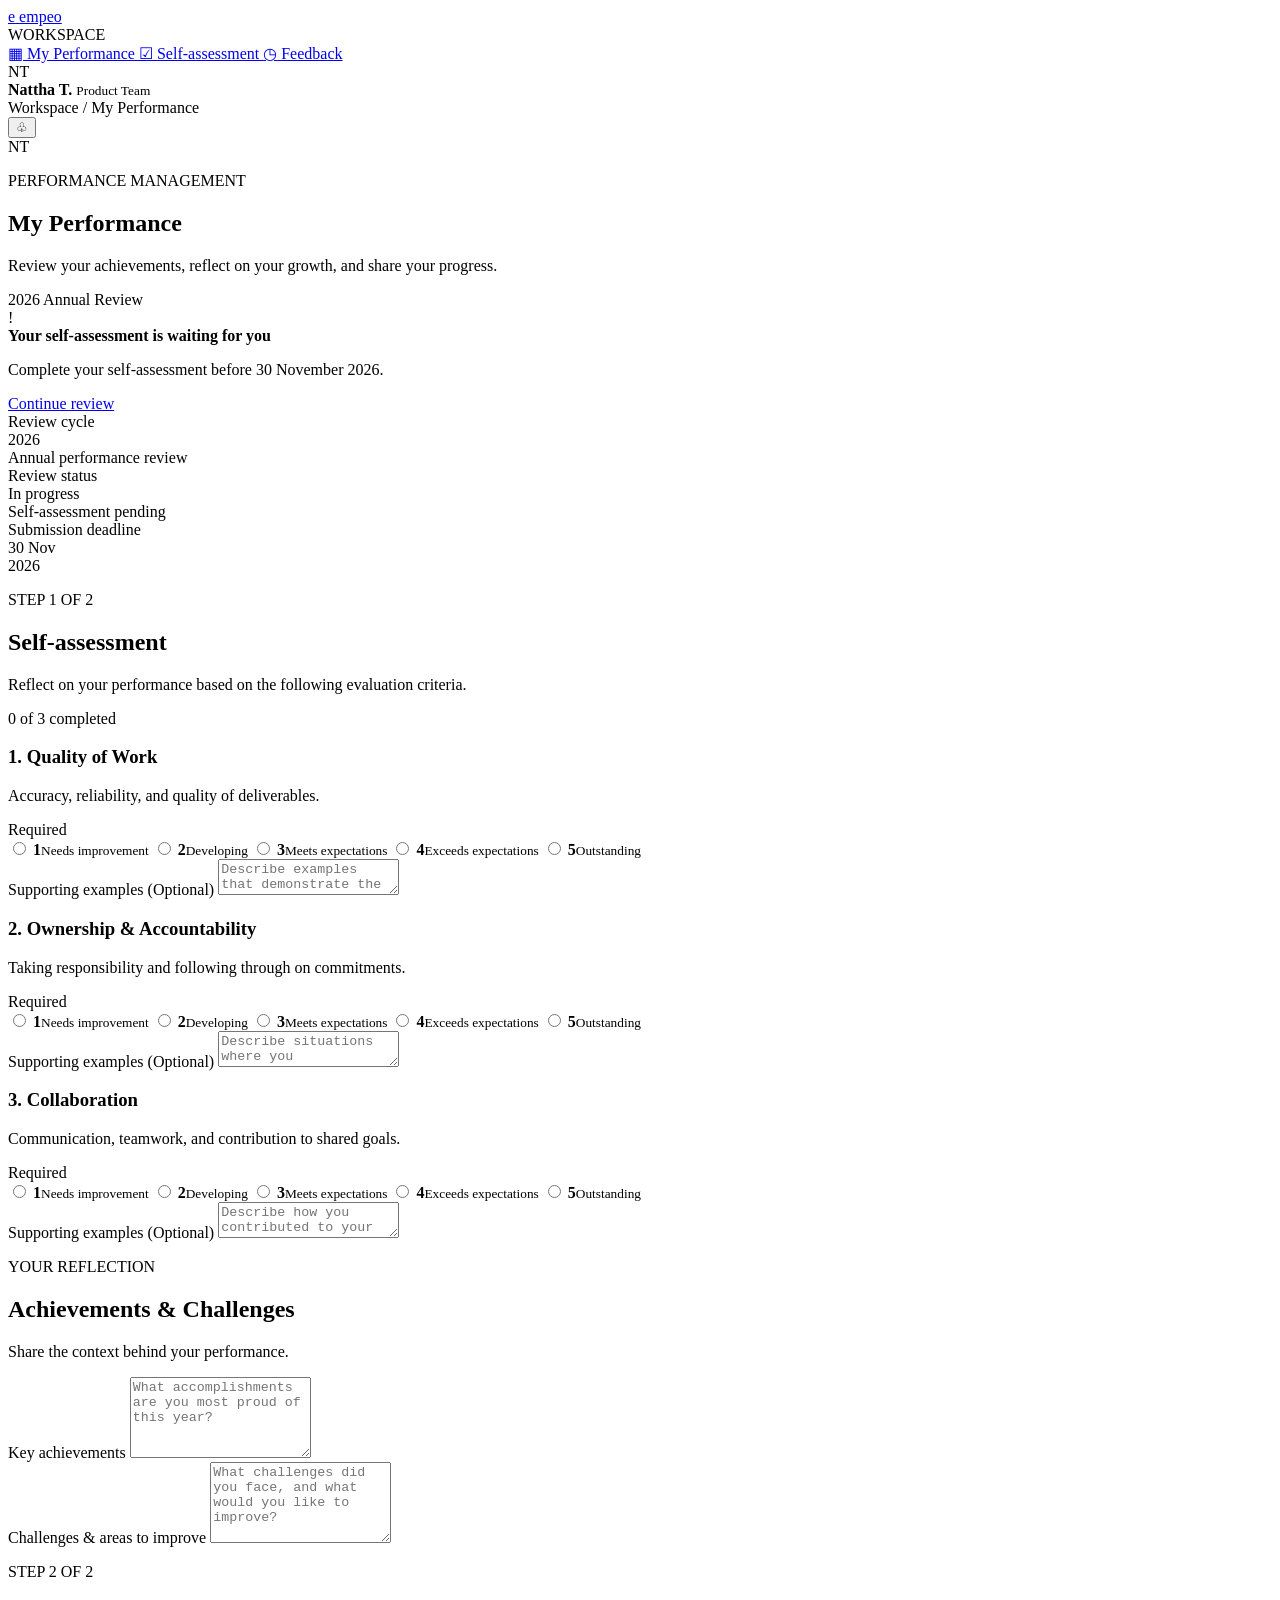
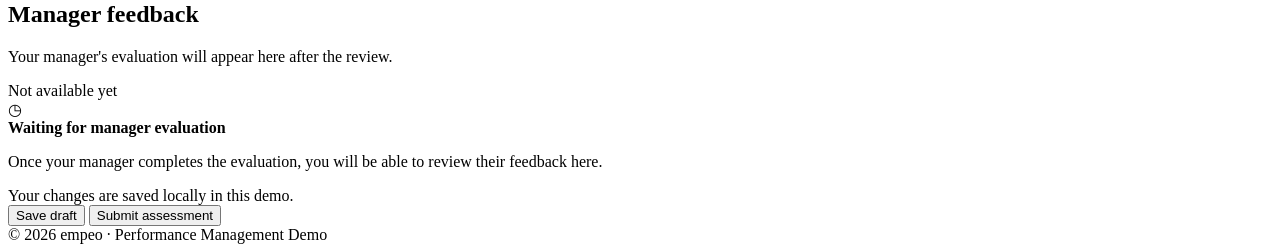
==== pages/employee.html @ cc1f4bd9 "Build employee performance review prototype" ====
<!DOCTYPE html>
<html lang="en">
<head>
    <meta charset="UTF-8">
    <meta name="viewport" content="width=device-width, initial-scale=1.0">
    <title>My Performance | empeo</title>
    <link rel="stylesheet" href="../css/style.css">
</head>
<body>
    <div class="app-shell">

        <!-- Sidebar -->
        <aside class="sidebar">
            <a class="brand" href="../index.html">
                <span class="brand-mark">e</span>
                <span>empeo</span>
            </a>

            <div class="nav-label">WORKSPACE</div>
            <nav class="nav-menu">
                <a class="nav-item active" href="employee.html">
                    <span class="nav-icon">▦</span>
                    My Performance
                </a>
                <a class="nav-item" href="#assessment">
                    <span class="nav-icon">☑</span>
                    Self-assessment
                </a>
                <a class="nav-item" href="#feedback">
                    <span class="nav-icon">◷</span>
                    Feedback
                </a>
            </nav>

            <div class="sidebar-bottom">
                <div class="user-profile">
                    <div class="avatar">NT</div>
                    <div>
                        <strong>Nattha T.</strong>
                        <small>Product Team</small>
                    </div>
                </div>
            </div>
        </aside>

        <!-- Main content -->
        <main class="main-content">

            <header class="topbar">
                <div class="breadcrumb">Workspace <span>/</span> My Performance</div>
                <div class="topbar-right">
                    <button class="icon-button" aria-label="Notifications">♧</button>
                    <div class="avatar small">NT</div>
                </div>
            </header>

            <div class="page-container">

                <section class="welcome-section">
                    <div>
                        <p class="eyebrow">PERFORMANCE MANAGEMENT</p>
                        <h1>My Performance</h1>
                        <p class="subtitle">
                            Review your achievements, reflect on your growth,
                            and share your progress.
                        </p>
                    </div>
                    <div class="cycle-tag">2026 Annual Review</div>
                </section>

                <!-- Review status -->
                <section class="review-banner">
                    <div class="review-banner-content">
                        <div class="status-icon">!</div>
                        <div>
                            <strong>Your self-assessment is waiting for you</strong>
                            <p>Complete your self-assessment before 30 November 2026.</p>
                        </div>
                    </div>
                    <a href="#assessment" class="button button-primary">
                        Continue review
                    </a>
                </section>

                <!-- Summary cards -->
                <section class="summary-grid">
                    <article class="summary-card">
                        <div class="summary-label">Review cycle</div>
                        <div class="summary-value">2026</div>
                        <div class="summary-note">Annual performance review</div>
                    </article>

                    <article class="summary-card">
                        <div class="summary-label">Review status</div>
                        <div class="summary-value">
                            <span class="status-pill status-pending" id="review-status">
                                In progress
                            </span>
                        </div>
                        <div class="summary-note">Self-assessment pending</div>
                    </article>

                    <article class="summary-card">
                        <div class="summary-label">Submission deadline</div>
                        <div class="summary-value">30 Nov</div>
                        <div class="summary-note">2026</div>
                    </article>
                </section>

                <!-- Assessment section -->
                <section class="content-card" id="assessment">
                    <div class="section-heading">
                        <div>
                            <p class="eyebrow">STEP 1 OF 2</p>
                            <h2>Self-assessment</h2>
                            <p class="section-description">
                                Reflect on your performance based on the
                                following evaluation criteria.
                            </p>
                        </div>
                        <span class="completion-text" id="completion-text">
                            0 of 3 completed
                        </span>
                    </div>

                    <div class="progress-track">
                        <div class="progress-fill" id="progress-fill"></div>
                    </div>

                    <div class="assessment-list">

                        <article class="assessment-item">
                            <div class="assessment-item-header">
                                <div>
                                    <h3>1. Quality of Work</h3>
                                    <p>Accuracy, reliability, and quality of deliverables.</p>
                                </div>
                                <span class="required-label">Required</span>
                            </div>

                            <div class="rating-options" data-criterion="quality">
                                <label>
                                    <input type="radio" name="quality" value="1">
                                    <span><b>1</b><small>Needs improvement</small></span>
                                </label>
                                <label>
                                    <input type="radio" name="quality" value="2">
                                    <span><b>2</b><small>Developing</small></span>
                                </label>
                                <label>
                                    <input type="radio" name="quality" value="3">
                                    <span><b>3</b><small>Meets expectations</small></span>
                                </label>
                                <label>
                                    <input type="radio" name="quality" value="4">
                                    <span><b>4</b><small>Exceeds expectations</small></span>
                                </label>
                                <label>
                                    <input type="radio" name="quality" value="5">
                                    <span><b>5</b><small>Outstanding</small></span>
                                </label>
                            </div>

                            <label class="field-label" for="quality-evidence">
                                Supporting examples <span class="optional">(Optional)</span>
                            </label>
                            <textarea id="quality-evidence"
                                placeholder="Describe examples that demonstrate the quality of your work..."></textarea>
                        </article>

                        <article class="assessment-item">
                            <div class="assessment-item-header">
                                <div>
                                    <h3>2. Ownership & Accountability</h3>
                                    <p>Taking responsibility and following through on commitments.</p>
                                </div>
                                <span class="required-label">Required</span>
                            </div>

                            <div class="rating-options" data-criterion="ownership">
                                <label>
                                    <input type="radio" name="ownership" value="1">
                                    <span><b>1</b><small>Needs improvement</small></span>
                                </label>
                                <label>
                                    <input type="radio" name="ownership" value="2">
                                    <span><b>2</b><small>Developing</small></span>
                                </label>
                                <label>
                                    <input type="radio" name="ownership" value="3">
                                    <span><b>3</b><small>Meets expectations</small></span>
                                </label>
                                <label>
                                    <input type="radio" name="ownership" value="4">
                                    <span><b>4</b><small>Exceeds expectations</small></span>
                                </label>
                                <label>
                                    <input type="radio" name="ownership" value="5">
                                    <span><b>5</b><small>Outstanding</small></span>
                                </label>
                            </div>

                            <label class="field-label" for="ownership-evidence">
                                Supporting examples <span class="optional">(Optional)</span>
                            </label>
                            <textarea id="ownership-evidence"
                                placeholder="Describe situations where you demonstrated ownership..."></textarea>
                        </article>

                        <article class="assessment-item">
                            <div class="assessment-item-header">
                                <div>
                                    <h3>3. Collaboration</h3>
                                    <p>Communication, teamwork, and contribution to shared goals.</p>
                                </div>
                                <span class="required-label">Required</span>
                            </div>

                            <div class="rating-options" data-criterion="collaboration">
                                <label>
                                    <input type="radio" name="collaboration" value="1">
                                    <span><b>1</b><small>Needs improvement</small></span>
                                </label>
                                <label>
                                    <input type="radio" name="collaboration" value="2">
                                    <span><b>2</b><small>Developing</small></span>
                                </label>
                                <label>
                                    <input type="radio" name="collaboration" value="3">
                                    <span><b>3</b><small>Meets expectations</small></span>
                                </label>
                                <label>
                                    <input type="radio" name="collaboration" value="4">
                                    <span><b>4</b><small>Exceeds expectations</small></span>
                                </label>
                                <label>
                                    <input type="radio" name="collaboration" value="5">
                                    <span><b>5</b><small>Outstanding</small></span>
                                </label>
                            </div>

                            <label class="field-label" for="collaboration-evidence">
                                Supporting examples <span class="optional">(Optional)</span>
                            </label>
                            <textarea id="collaboration-evidence"
                                placeholder="Describe how you contributed to your team..."></textarea>
                        </article>

                    </div>
                </section>

                <!-- Reflection -->
                <section class="content-card">
                    <div class="section-heading">
                        <div>
                            <p class="eyebrow">YOUR REFLECTION</p>
                            <h2>Achievements & Challenges</h2>
                            <p class="section-description">
                                Share the context behind your performance.
                            </p>
                        </div>
                    </div>

                    <div class="reflection-grid">
                        <div>
                            <label class="field-label" for="achievements">
                                Key achievements
                            </label>
                            <textarea id="achievements" rows="5"
                                placeholder="What accomplishments are you most proud of this year?"></textarea>
                        </div>

                        <div>
                            <label class="field-label" for="challenges">
                                Challenges & areas to improve
                            </label>
                            <textarea id="challenges" rows="5"
                                placeholder="What challenges did you face, and what would you like to improve?"></textarea>
                        </div>
                    </div>
                </section>

                <!-- Feedback preview -->
                <section class="content-card" id="feedback">
                    <div class="section-heading">
                        <div>
                            <p class="eyebrow">STEP 2 OF 2</p>
                            <h2>Manager feedback</h2>
                            <p class="section-description">
                                Your manager's evaluation will appear here after the review.
                            </p>
                        </div>
                        <span class="status-pill status-locked">Not available yet</span>
                    </div>

                    <div class="feedback-placeholder">
                        <div class="feedback-placeholder-icon">◷</div>
                        <strong>Waiting for manager evaluation</strong>
                        <p>
                            Once your manager completes the evaluation,
                            you will be able to review their feedback here.
                        </p>
                    </div>
                </section>

                <!-- Footer actions -->
                <div class="form-actions">
                    <span class="save-message" id="save-message">
                        Your changes are saved locally in this demo.
                    </span>
                    <div class="action-buttons">
                        <button class="button button-secondary" id="save-button">
                            Save draft
                        </button>
                        <button class="button button-primary" id="submit-button">
                            Submit assessment
                        </button>
                    </div>
                </div>

                <footer class="page-footer">
                    © 2026 empeo · Performance Management Demo
                </footer>

            </div>
        </main>
    </div>

    <div class="toast" id="toast" role="status" aria-live="polite"></div>

    <script src="../js/employee.js"></script>
</body>
</html>
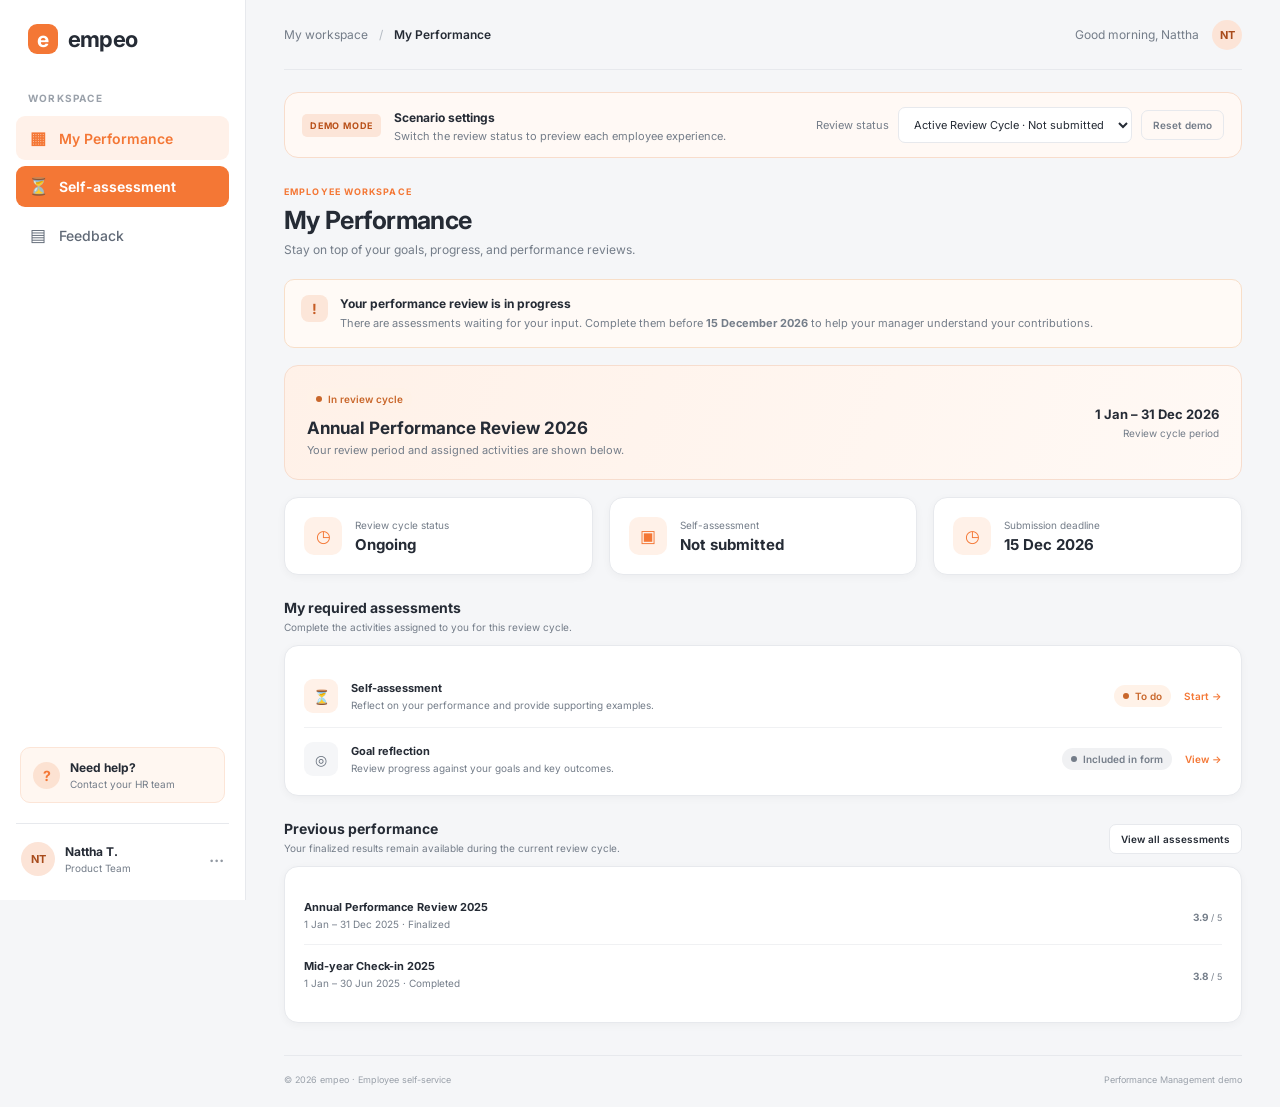
==== commit 5e93e94b: "V.4" ====
--- a/pages/employee.html
+++ b/pages/employee.html
@@ -1,334 +1,171 @@
+<!doctype html>
+<html lang="en">
+  <head>
+    <meta charset="UTF-8" />
+    <meta name="viewport" content="width=device-width, initial-scale=1.0" />
+    <meta name="theme-color" content="#F47735" />
+    <title>My Performance | empeo</title>
+    <link rel="preconnect" href="https://fonts.googleapis.com" />
+    <link rel="preconnect" href="https://fonts.gstatic.com" crossorigin />
+    <link
+      href="https://fonts.googleapis.com/css2?family=Inter:wght@400;500;600;700&family=Noto+Sans+Thai:wght@400;500;600;700&display=swap"
+      rel="stylesheet"
+    />
+    <link rel="stylesheet" href="../css/style.css" />
+    <script defer src="../js/employee.js"></script>
+  </head>
+  <body>
+    <div class="app-shell">
+      <aside class="sidebar">
+        <a class="brand" href="../index.html" aria-label="empeo home"
+          ><span class="brand-mark">e</span><span>empeo</span></a
+        >
+        <div class="sidebar-label">WORKSPACE</div>
+        <nav class="main-nav" aria-label="Employee navigation">
+          <button class="nav-item active" data-tab="performance">
+            <span class="nav-icon">▦</span><span>My Performance</span>
+          </button>
+          <button class="nav-item" data-tab="assessment" id="assessmentNavItem">
+            <span
+              class="nav-icon nav-icon-status"
+              id="assessmentNavIcon"
+              aria-hidden="true"
+              >◷</span
+            ><span>Self-assessment</span>
+          </button>
+          <button class="nav-item" data-tab="feedback">
+            <span class="nav-icon">▤</span><span>Feedback</span
+            ><span class="new-badge" id="feedbackNewBadge" hidden>NEW</span>
+          </button>
+        </nav>
+        <div class="sidebar-bottom">
+          <div class="help-card">
+            <div class="help-icon">?</div>
+            <div>
+              <strong>Need help?</strong><span>Contact your HR team</span>
+            </div>
+          </div>
+          <div class="user-mini">
+            <div class="avatar">NT</div>
+            <div><strong>Nattha T.</strong><span>Product Team</span></div>
+            <span class="more">···</span>
+          </div>
+        </div>
+      </aside>
 
-<!DOCTYPE html>
-<html lang="en">
-<head>
-    <meta charset="UTF-8">
-    <meta name="viewport" content="width=device-width, initial-scale=1.0">
-    <title>My Performance | empeo</title>
-    <link rel="stylesheet" href="../css/style.css">
-</head>
-<body>
-    <div class="app-shell">
+      <main class="main-content">
+        <header class="topbar">
+          <div class="mobile-brand">
+            <span class="brand-mark">e</span><strong>empeo</strong>
+          </div>
+          <div class="breadcrumb">
+            My workspace <span>/</span>
+            <strong id="breadcrumbCurrent">My Performance</strong>
+          </div>
+          <div class="topbar-right">
+            <span class="topbar-greeting">Good morning, Nattha</span>
+            <div class="avatar avatar-small">NT</div>
+          </div>
+        </header>
 
-        <!-- Sidebar -->
-        <aside class="sidebar">
-            <a class="brand" href="../index.html">
-                <span class="brand-mark">e</span>
-                <span>empeo</span>
-            </a>
+        <section class="demo-panel" aria-label="Demo settings">
+          <div class="demo-copy">
+            <span class="demo-tag">DEMO MODE</span>
+            <div>
+              <strong>Scenario settings</strong>
+              <p>
+                Switch the review status to preview each employee experience.
+              </p>
+            </div>
+          </div>
+          <div class="demo-controls">
+            <label for="scenarioSelect">Review status</label>
+            <select id="scenarioSelect">
+              <option value="active">
+                Active Review Cycle · Not submitted
+              </option>
+              <option value="submitted">
+                Submitted · Review Cycle Ongoing
+              </option>
+              <option value="none">No Active Review Cycle</option>
+              <option value="ended">Review Cycle Ended</option>
+            </select>
+            <button class="button button-quiet button-small" id="resetDemo">
+              Reset demo
+            </button>
+          </div>
+        </section>
 
-            <div class="nav-label">WORKSPACE</div>
-            <nav class="nav-menu">
-                <a class="nav-item active" href="employee.html">
-                    <span class="nav-icon">▦</span>
-                    My Performance
-                </a>
-                <a class="nav-item" href="#assessment">
-                    <span class="nav-icon">☑</span>
-                    Self-assessment
-                </a>
-                <a class="nav-item" href="#feedback">
-                    <span class="nav-icon">◷</span>
-                    Feedback
-                </a>
-            </nav>
+        <section class="page-heading">
+          <div>
+            <p class="eyebrow" id="pageEyebrow">EMPLOYEE WORKSPACE</p>
+            <h1 id="pageTitle">My Performance</h1>
+            <p class="page-subtitle" id="pageSubtitle">
+              Stay on top of your goals, progress, and performance reviews.
+            </p>
+          </div>
+          <div class="heading-actions" id="headingActions"></div>
+        </section>
 
-            <div class="sidebar-bottom">
-                <div class="user-profile">
-                    <div class="avatar">NT</div>
-                    <div>
-                        <strong>Nattha T.</strong>
-                        <small>Product Team</small>
-                    </div>
-                </div>
-            </div>
-        </aside>
+        <section class="tab-panel" id="performanceTab">
+          <div id="performanceContent"></div>
+        </section>
+        <section class="tab-panel" id="assessmentTab" hidden>
+          <div id="assessmentContent"></div>
+        </section>
+        <section class="tab-panel" id="feedbackTab" hidden>
+          <div id="feedbackContent"></div>
+        </section>
 
-        <!-- Main content -->
-        <main class="main-content">
-
-            <header class="topbar">
-                <div class="breadcrumb">Workspace <span>/</span> My Performance</div>
-                <div class="topbar-right">
-                    <button class="icon-button" aria-label="Notifications">♧</button>
-                    <div class="avatar small">NT</div>
-                </div>
-            </header>
-
-            <div class="page-container">
-
-                <section class="welcome-section">
-                    <div>
-                        <p class="eyebrow">PERFORMANCE MANAGEMENT</p>
-                        <h1>My Performance</h1>
-                        <p class="subtitle">
-                            Review your achievements, reflect on your growth,
-                            and share your progress.
-                        </p>
-                    </div>
-                    <div class="cycle-tag">2026 Annual Review</div>
-                </section>
-
-                <!-- Review status -->
-                <section class="review-banner">
-                    <div class="review-banner-content">
-                        <div class="status-icon">!</div>
-                        <div>
-                            <strong>Your self-assessment is waiting for you</strong>
-                            <p>Complete your self-assessment before 30 November 2026.</p>
-                        </div>
-                    </div>
-                    <a href="#assessment" class="button button-primary">
-                        Continue review
-                    </a>
-                </section>
-
-                <!-- Summary cards -->
-                <section class="summary-grid">
-                    <article class="summary-card">
-                        <div class="summary-label">Review cycle</div>
-                        <div class="summary-value">2026</div>
-                        <div class="summary-note">Annual performance review</div>
-                    </article>
-
-                    <article class="summary-card">
-                        <div class="summary-label">Review status</div>
-                        <div class="summary-value">
-                            <span class="status-pill status-pending" id="review-status">
-                                In progress
-                            </span>
-                        </div>
-                        <div class="summary-note">Self-assessment pending</div>
-                    </article>
-
-                    <article class="summary-card">
-                        <div class="summary-label">Submission deadline</div>
-                        <div class="summary-value">30 Nov</div>
-                        <div class="summary-note">2026</div>
-                    </article>
-                </section>
-
-                <!-- Assessment section -->
-                <section class="content-card" id="assessment">
-                    <div class="section-heading">
-                        <div>
-                            <p class="eyebrow">STEP 1 OF 2</p>
-                            <h2>Self-assessment</h2>
-                            <p class="section-description">
-                                Reflect on your performance based on the
-                                following evaluation criteria.
-                            </p>
-                        </div>
-                        <span class="completion-text" id="completion-text">
-                            0 of 3 completed
-                        </span>
-                    </div>
-
-                    <div class="progress-track">
-                        <div class="progress-fill" id="progress-fill"></div>
-                    </div>
-
-                    <div class="assessment-list">
-
-                        <article class="assessment-item">
-                            <div class="assessment-item-header">
-                                <div>
-                                    <h3>1. Quality of Work</h3>
-                                    <p>Accuracy, reliability, and quality of deliverables.</p>
-                                </div>
-                                <span class="required-label">Required</span>
-                            </div>
-
-                            <div class="rating-options" data-criterion="quality">
-                                <label>
-                                    <input type="radio" name="quality" value="1">
-                                    <span><b>1</b><small>Needs improvement</small></span>
-                                </label>
-                                <label>
-                                    <input type="radio" name="quality" value="2">
-                                    <span><b>2</b><small>Developing</small></span>
-                                </label>
-                                <label>
-                                    <input type="radio" name="quality" value="3">
-                                    <span><b>3</b><small>Meets expectations</small></span>
-                                </label>
-                                <label>
-                                    <input type="radio" name="quality" value="4">
-                                    <span><b>4</b><small>Exceeds expectations</small></span>
-                                </label>
-                                <label>
-                                    <input type="radio" name="quality" value="5">
-                                    <span><b>5</b><small>Outstanding</small></span>
-                                </label>
-                            </div>
-
-                            <label class="field-label" for="quality-evidence">
-                                Supporting examples <span class="optional">(Optional)</span>
-                            </label>
-                            <textarea id="quality-evidence"
-                                placeholder="Describe examples that demonstrate the quality of your work..."></textarea>
-                        </article>
-
-                        <article class="assessment-item">
-                            <div class="assessment-item-header">
-                                <div>
-                                    <h3>2. Ownership & Accountability</h3>
-                                    <p>Taking responsibility and following through on commitments.</p>
-                                </div>
-                                <span class="required-label">Required</span>
-                            </div>
-
-                            <div class="rating-options" data-criterion="ownership">
-                                <label>
-                                    <input type="radio" name="ownership" value="1">
-                                    <span><b>1</b><small>Needs improvement</small></span>
-                                </label>
-                                <label>
-                                    <input type="radio" name="ownership" value="2">
-                                    <span><b>2</b><small>Developing</small></span>
-                                </label>
-                                <label>
-                                    <input type="radio" name="ownership" value="3">
-                                    <span><b>3</b><small>Meets expectations</small></span>
-                                </label>
-                                <label>
-                                    <input type="radio" name="ownership" value="4">
-                                    <span><b>4</b><small>Exceeds expectations</small></span>
-                                </label>
-                                <label>
-                                    <input type="radio" name="ownership" value="5">
-                                    <span><b>5</b><small>Outstanding</small></span>
-                                </label>
-                            </div>
-
-                            <label class="field-label" for="ownership-evidence">
-                                Supporting examples <span class="optional">(Optional)</span>
-                            </label>
-                            <textarea id="ownership-evidence"
-                                placeholder="Describe situations where you demonstrated ownership..."></textarea>
-                        </article>
-
-                        <article class="assessment-item">
-                            <div class="assessment-item-header">
-                                <div>
-                                    <h3>3. Collaboration</h3>
-                                    <p>Communication, teamwork, and contribution to shared goals.</p>
-                                </div>
-                                <span class="required-label">Required</span>
-                            </div>
-
-                            <div class="rating-options" data-criterion="collaboration">
-                                <label>
-                                    <input type="radio" name="collaboration" value="1">
-                                    <span><b>1</b><small>Needs improvement</small></span>
-                                </label>
-                                <label>
-                                    <input type="radio" name="collaboration" value="2">
-                                    <span><b>2</b><small>Developing</small></span>
-                                </label>
-                                <label>
-                                    <input type="radio" name="collaboration" value="3">
-                                    <span><b>3</b><small>Meets expectations</small></span>
-                                </label>
-                                <label>
-                                    <input type="radio" name="collaboration" value="4">
-                                    <span><b>4</b><small>Exceeds expectations</small></span>
-                                </label>
-                                <label>
-                                    <input type="radio" name="collaboration" value="5">
-                                    <span><b>5</b><small>Outstanding</small></span>
-                                </label>
-                            </div>
-
-                            <label class="field-label" for="collaboration-evidence">
-                                Supporting examples <span class="optional">(Optional)</span>
-                            </label>
-                            <textarea id="collaboration-evidence"
-                                placeholder="Describe how you contributed to your team..."></textarea>
-                        </article>
-
-                    </div>
-                </section>
-
-                <!-- Reflection -->
-                <section class="content-card">
-                    <div class="section-heading">
-                        <div>
-                            <p class="eyebrow">YOUR REFLECTION</p>
-                            <h2>Achievements & Challenges</h2>
-                            <p class="section-description">
-                                Share the context behind your performance.
-                            </p>
-                        </div>
-                    </div>
-
-                    <div class="reflection-grid">
-                        <div>
-                            <label class="field-label" for="achievements">
-                                Key achievements
-                            </label>
-                            <textarea id="achievements" rows="5"
-                                placeholder="What accomplishments are you most proud of this year?"></textarea>
-                        </div>
-
-                        <div>
-                            <label class="field-label" for="challenges">
-                                Challenges & areas to improve
-                            </label>
-                            <textarea id="challenges" rows="5"
-                                placeholder="What challenges did you face, and what would you like to improve?"></textarea>
-                        </div>
-                    </div>
-                </section>
-
-                <!-- Feedback preview -->
-                <section class="content-card" id="feedback">
-                    <div class="section-heading">
-                        <div>
-                            <p class="eyebrow">STEP 2 OF 2</p>
-                            <h2>Manager feedback</h2>
-                            <p class="section-description">
-                                Your manager's evaluation will appear here after the review.
-                            </p>
-                        </div>
-                        <span class="status-pill status-locked">Not available yet</span>
-                    </div>
-
-                    <div class="feedback-placeholder">
-                        <div class="feedback-placeholder-icon">◷</div>
-                        <strong>Waiting for manager evaluation</strong>
-                        <p>
-                            Once your manager completes the evaluation,
-                            you will be able to review their feedback here.
-                        </p>
-                    </div>
-                </section>
-
-                <!-- Footer actions -->
-                <div class="form-actions">
-                    <span class="save-message" id="save-message">
-                        Your changes are saved locally in this demo.
-                    </span>
-                    <div class="action-buttons">
-                        <button class="button button-secondary" id="save-button">
-                            Save draft
-                        </button>
-                        <button class="button button-primary" id="submit-button">
-                            Submit assessment
-                        </button>
-                    </div>
-                </div>
-
-                <footer class="page-footer">
-                    © 2026 empeo · Performance Management Demo
-                </footer>
-
-            </div>
-        </main>
+        <footer class="footer">
+          <span>© 2026 empeo · Employee self-service</span
+          ><span>Performance Management demo</span>
+        </footer>
+      </main>
     </div>
 
+    <div class="modal-backdrop" id="recapModal" hidden>
+      <section
+        class="recap-modal"
+        role="dialog"
+        aria-modal="true"
+        aria-labelledby="recapTitle"
+      >
+        <button class="modal-close" id="closeRecap" aria-label="Close recap">
+          ×
+        </button>
+        <div class="recap-confetti" aria-hidden="true">✦</div>
+        <p class="eyebrow centered">YOUR YEAR IN REVIEW</p>
+        <h2 id="recapTitle">Your 2026 Annual Performance Review Recap</h2>
+        <p class="modal-intro">
+          Take a moment to celebrate your progress and reflect on what you
+          achieved.
+        </p>
+        <div class="recap-score">
+          <strong>4.2<span>/5</span></strong
+          ><small>Overall performance rating</small>
+        </div>
+        <div class="recap-stats">
+          <div><strong>5</strong><span>Achievements</span></div>
+          <div><strong>80%</strong><span>Goals achieved</span></div>
+          <div><strong>3</strong><span>Key strengths</span></div>
+        </div>
+        <div class="recap-highlight">
+          <span class="highlight-icon">✧</span>
+          <div>
+            <strong>A note from your manager</strong>
+            <p>
+              Consistently demonstrated ownership and collaboration throughout
+              the review cycle.
+            </p>
+          </div>
+        </div>
+        <button class="button button-primary button-full" id="viewRecapDetails">
+          View full performance
+        </button>
+        <button class="text-button" id="dismissRecap">Maybe later</button>
+      </section>
+    </div>
     <div class="toast" id="toast" role="status" aria-live="polite"></div>
-
-    <script src="../js/employee.js"></script>
-</body>
+  </body>
 </html>
--- a/css/style.css
+++ b/css/style.css
@@ -0,0 +1,1354 @@
+:root {
+  --color-primary: #f47735;
+  --color-primary-hover: #e96828;
+  --color-brand-red: #e94e4e;
+  --color-background: #f5f6f8;
+  --color-surface: #ffffff;
+  --color-sidebar: #ffffff;
+  --color-text: #252b35;
+  --color-text-secondary: #747d89;
+  --color-border: #e7e9ed;
+  --color-success: #239b68;
+  --color-warning: #e9a23b;
+  --color-danger: #dc4c4c;
+  --radius-sm: 6px;
+  --radius-md: 10px;
+  --radius-lg: 14px;
+  --shadow-card: 0 2px 8px rgba(0, 0, 0, 0.04);
+}
+* {
+  box-sizing: border-box;
+}
+body {
+  margin: 0;
+  font-family: "Inter", "Noto Sans Thai", sans-serif;
+  background: var(--color-background);
+  color: var(--color-text);
+  font-size: 14px;
+}
+button,
+input,
+select,
+textarea {
+  font: inherit;
+}
+button {
+  cursor: pointer;
+}
+.app-shell {
+  min-height: 100vh;
+}
+.sidebar {
+  width: 246px;
+  background: var(--color-sidebar);
+  border-right: 1px solid var(--color-border);
+  position: fixed;
+  inset: 0 auto 0 0;
+  display: flex;
+  flex-direction: column;
+  padding: 24px 16px;
+  z-index: 5;
+}
+.brand {
+  display: flex;
+  align-items: center;
+  gap: 10px;
+  text-decoration: none;
+  color: var(--color-text);
+  font-size: 22px;
+  font-weight: 700;
+  letter-spacing: -0.8px;
+  padding: 0 12px 38px;
+}
+.brand-mark {
+  width: 30px;
+  height: 30px;
+  display: grid;
+  place-items: center;
+  background: var(--color-primary);
+  color: white;
+  border-radius: 9px;
+  font-size: 21px;
+  font-weight: 700;
+}
+.sidebar-label {
+  font-size: 10px;
+  letter-spacing: 1.2px;
+  color: #9aa1aa;
+  font-weight: 700;
+  padding: 0 12px 12px;
+}
+.main-nav {
+  display: grid;
+  gap: 6px;
+}
+.nav-item {
+  border: 0;
+  background: transparent;
+  color: #606976;
+  text-align: left;
+  padding: 12px;
+  border-radius: 9px;
+  display: flex;
+  align-items: center;
+  gap: 12px;
+  font-weight: 500;
+  position: relative;
+  width: 100%;
+}
+.nav-item:hover {
+  background: #fff5ef;
+  color: var(--color-primary);
+}
+.nav-item.active {
+  background: #fff1e9;
+  color: var(--color-primary);
+  font-weight: 600;
+}
+.nav-icon {
+  width: 19px;
+  text-align: center;
+  font-size: 17px;
+}
+.nav-dot {
+  width: 7px;
+  height: 7px;
+  background: var(--color-brand-red);
+  border-radius: 50%;
+  margin-left: auto;
+  box-shadow: 0 0 0 3px #fde9e9;
+}
+.sidebar-bottom {
+  margin-top: auto;
+}
+.help-card {
+  background: #fff7f1;
+  border: 1px solid #fce5d7;
+  border-radius: 10px;
+  padding: 12px;
+  display: flex;
+  gap: 10px;
+  align-items: center;
+  margin: 0 4px 20px;
+}
+.help-icon {
+  width: 27px;
+  height: 27px;
+  border-radius: 50%;
+  background: #fce2d2;
+  color: var(--color-primary);
+  display: grid;
+  place-items: center;
+  font-weight: 700;
+}
+.help-card strong,
+.help-card span,
+.user-mini strong,
+.user-mini span {
+  display: block;
+}
+.help-card strong,
+.user-mini strong {
+  font-size: 12px;
+}
+.help-card span,
+.user-mini span {
+  font-size: 10px;
+  color: var(--color-text-secondary);
+  margin-top: 3px;
+}
+.user-mini {
+  border-top: 1px solid var(--color-border);
+  padding: 18px 5px 0;
+  display: flex;
+  align-items: center;
+  gap: 10px;
+}
+.avatar {
+  width: 34px;
+  height: 34px;
+  border-radius: 50%;
+  background: #fce4d7;
+  color: #a84b1b;
+  display: grid;
+  place-items: center;
+  font-size: 11px;
+  font-weight: 700;
+  flex: none;
+}
+.user-mini .more {
+  margin-left: auto;
+  font-size: 20px;
+  color: #9299a2;
+}
+.main-content {
+  margin-left: 246px;
+  min-height: 100vh;
+  padding: 0 38px;
+  max-width: 1600px;
+}
+.topbar {
+  height: 70px;
+  display: flex;
+  align-items: center;
+  justify-content: space-between;
+  border-bottom: 1px solid var(--color-border);
+}
+.breadcrumb {
+  color: var(--color-text-secondary);
+  font-size: 12px;
+}
+.breadcrumb span {
+  padding: 0 8px;
+  color: #b4bac2;
+}
+.breadcrumb strong {
+  color: var(--color-text);
+  font-weight: 600;
+}
+.topbar-right {
+  display: flex;
+  align-items: center;
+  gap: 13px;
+}
+.topbar-greeting {
+  font-size: 12px;
+  color: var(--color-text-secondary);
+}
+.avatar-small {
+  width: 30px;
+  height: 30px;
+}
+.mobile-brand {
+  display: none;
+}
+.demo-panel {
+  margin: 22px 0 28px;
+  background: #fff9f5;
+  border: 1px solid #f8ddcc;
+  border-radius: var(--radius-lg);
+  padding: 14px 17px;
+  display: flex;
+  align-items: center;
+  justify-content: space-between;
+  gap: 20px;
+}
+.demo-copy {
+  display: flex;
+  align-items: center;
+  gap: 13px;
+}
+.demo-tag {
+  background: #fce5d8;
+  color: #b95019;
+  font-size: 9px;
+  font-weight: 700;
+  letter-spacing: 0.8px;
+  padding: 6px 8px;
+  border-radius: 5px;
+  white-space: nowrap;
+}
+.demo-copy strong {
+  font-size: 12px;
+}
+.demo-copy p {
+  margin: 4px 0 0;
+  color: var(--color-text-secondary);
+  font-size: 11px;
+}
+.demo-controls {
+  display: flex;
+  align-items: center;
+  gap: 9px;
+}
+.demo-controls label {
+  font-size: 11px;
+  color: var(--color-text-secondary);
+}
+select,
+.field-input {
+  background: white;
+  border: 1px solid var(--color-border);
+  border-radius: 7px;
+  padding: 9px 11px;
+  color: var(--color-text);
+  outline: none;
+}
+select:focus,
+.field-input:focus,
+textarea:focus {
+  border-color: var(--color-primary);
+  box-shadow: 0 0 0 3px #f477351a;
+}
+.demo-controls select {
+  min-width: 190px;
+  font-size: 11px;
+}
+.page-heading {
+  display: flex;
+  justify-content: space-between;
+  align-items: flex-end;
+  margin-bottom: 22px;
+  gap: 20px;
+}
+.eyebrow {
+  font-size: 9px;
+  letter-spacing: 1.1px;
+  font-weight: 700;
+  color: var(--color-primary);
+  margin: 0 0 8px;
+}
+.page-heading h1 {
+  font-size: 25px;
+  letter-spacing: -0.7px;
+  margin: 0;
+  font-weight: 700;
+}
+.page-subtitle {
+  color: var(--color-text-secondary);
+  font-size: 12px;
+  margin: 7px 0 0;
+}
+.heading-actions {
+  display: flex;
+  gap: 8px;
+}
+.tab-panel {
+  padding-bottom: 32px;
+}
+.grid {
+  display: grid;
+  gap: 16px;
+}
+.grid-3 {
+  grid-template-columns: repeat(3, minmax(0, 1fr));
+}
+.grid-2 {
+  grid-template-columns: repeat(2, minmax(0, 1fr));
+}
+.card {
+  background: var(--color-surface);
+  border: 1px solid var(--color-border);
+  border-radius: var(--radius-lg);
+  box-shadow: var(--shadow-card);
+  padding: 19px;
+}
+.card-title-row {
+  display: flex;
+  align-items: center;
+  justify-content: space-between;
+  gap: 12px;
+  margin-bottom: 15px;
+}
+.card h3 {
+  font-size: 13px;
+  margin: 0;
+  font-weight: 650;
+}
+.muted {
+  color: var(--color-text-secondary);
+}
+.small {
+  font-size: 11px;
+}
+.status-pill {
+  display: inline-flex;
+  align-items: center;
+  gap: 6px;
+  padding: 5px 9px;
+  border-radius: 20px;
+  font-size: 10px;
+  font-weight: 600;
+  white-space: nowrap;
+}
+.status-pill::before {
+  content: "";
+  width: 6px;
+  height: 6px;
+  border-radius: 50%;
+  background: currentColor;
+}
+.status-green {
+  background: #e8f6ef;
+  color: var(--color-success);
+}
+.status-orange {
+  background: #fff2e8;
+  color: #c9672b;
+}
+.status-gray {
+  background: #f0f1f3;
+  color: #747d89;
+}
+.status-red {
+  background: #fdeeee;
+  color: var(--color-danger);
+}
+.button {
+  border: 1px solid transparent;
+  border-radius: 7px;
+  padding: 10px 15px;
+  font-size: 11px;
+  font-weight: 600;
+  transition: 0.15s;
+}
+.button-primary {
+  background: var(--color-primary);
+  color: white;
+}
+.button-primary:hover {
+  background: var(--color-primary-hover);
+}
+.button-secondary {
+  background: white;
+  border-color: var(--color-border);
+  color: var(--color-text);
+}
+.button-secondary:hover,
+.button-quiet:hover {
+  background: #f7f8f9;
+}
+.button-quiet {
+  background: transparent;
+  color: var(--color-text-secondary);
+  border-color: var(--color-border);
+}
+.button-small {
+  padding: 8px 11px;
+  font-size: 10px;
+}
+.button-full {
+  width: 100%;
+}
+.text-button {
+  border: 0;
+  background: transparent;
+  color: var(--color-text-secondary);
+  font-size: 11px;
+  padding: 10px;
+}
+.notice {
+  border: 1px solid #f8dfc9;
+  background: #fffaf6;
+  border-radius: var(--radius-md);
+  padding: 15px 16px;
+  display: flex;
+  gap: 12px;
+  align-items: flex-start;
+  margin-bottom: 17px;
+}
+.notice-icon {
+  width: 27px;
+  height: 27px;
+  display: grid;
+  place-items: center;
+  flex: none;
+  border-radius: 8px;
+  background: #fce6d9;
+  color: #c65c25;
+  font-weight: 700;
+}
+.notice strong {
+  font-size: 12px;
+  display: block;
+  margin: 1px 0 4px;
+}
+.notice p {
+  font-size: 11px;
+  color: #747d89;
+  line-height: 1.55;
+  margin: 0;
+}
+.notice a {
+  color: var(--color-primary);
+  font-weight: 600;
+  text-decoration: none;
+}
+.notice a:hover {
+  text-decoration: underline;
+}
+.cycle-hero {
+  background: linear-gradient(110deg, #fff1e8, #fff9f5);
+  border: 1px solid #f7ddce;
+  border-radius: var(--radius-lg);
+  padding: 22px;
+  display: flex;
+  justify-content: space-between;
+  align-items: center;
+  gap: 18px;
+  margin-bottom: 17px;
+}
+.cycle-hero h2 {
+  font-size: 17px;
+  margin: 8px 0 5px;
+}
+.cycle-hero p {
+  font-size: 11px;
+  color: var(--color-text-secondary);
+  margin: 0;
+}
+.cycle-date {
+  text-align: right;
+  white-space: nowrap;
+}
+.cycle-date strong {
+  display: block;
+  font-size: 13px;
+}
+.cycle-date span {
+  font-size: 10px;
+  color: var(--color-text-secondary);
+  display: block;
+  margin-top: 5px;
+}
+.metric-card {
+  display: flex;
+  align-items: center;
+  gap: 13px;
+}
+.metric-icon {
+  width: 38px;
+  height: 38px;
+  border-radius: 10px;
+  background: #fff1e8;
+  color: var(--color-primary);
+  display: grid;
+  place-items: center;
+  font-size: 17px;
+}
+.metric-label {
+  font-size: 10px;
+  color: var(--color-text-secondary);
+}
+.metric-value {
+  font-size: 19px;
+  font-weight: 700;
+  margin-top: 4px;
+}
+.assessment-list {
+  display: grid;
+  gap: 0;
+}
+.assessment-row {
+  display: flex;
+  align-items: center;
+  gap: 13px;
+  padding: 14px 0;
+  border-bottom: 1px solid #f0f1f3;
+}
+.assessment-row:last-child {
+  border-bottom: 0;
+  padding-bottom: 0;
+}
+.task-icon {
+  width: 34px;
+  height: 34px;
+  border-radius: 9px;
+  background: #f5f6f8;
+  display: grid;
+  place-items: center;
+  color: #68717d;
+  flex: none;
+}
+.task-main {
+  min-width: 0;
+  flex: 1;
+}
+.task-main strong {
+  font-size: 11px;
+  display: block;
+}
+.task-main span {
+  font-size: 10px;
+  color: var(--color-text-secondary);
+  display: block;
+  margin-top: 4px;
+}
+.task-action {
+  font-size: 10px;
+  color: var(--color-primary);
+  text-decoration: none;
+  font-weight: 600;
+  white-space: nowrap;
+}
+.section-heading {
+  display: flex;
+  align-items: flex-end;
+  justify-content: space-between;
+  margin: 24px 0 12px;
+  gap: 10px;
+}
+.section-heading h2 {
+  font-size: 14px;
+  margin: 0;
+}
+.section-heading p {
+  font-size: 10px;
+  color: var(--color-text-secondary);
+  margin: 5px 0 0;
+}
+.rating-large {
+  font-size: 30px;
+  font-weight: 700;
+  letter-spacing: -1px;
+}
+.rating-large span {
+  font-size: 13px;
+  color: var(--color-text-secondary);
+  font-weight: 500;
+}
+.progress-track {
+  height: 7px;
+  background: #f0f1f3;
+  border-radius: 10px;
+  overflow: hidden;
+  margin-top: 12px;
+}
+.progress-fill {
+  height: 100%;
+  background: var(--color-primary);
+  border-radius: 10px;
+}
+.goal-list {
+  display: grid;
+  gap: 13px;
+}
+.goal-item {
+  display: grid;
+  grid-template-columns: minmax(0, 1fr) auto;
+  gap: 8px;
+}
+.goal-item strong {
+  font-size: 11px;
+}
+.goal-item span {
+  font-size: 10px;
+  color: var(--color-text-secondary);
+}
+.goal-item .progress-track {
+  grid-column: 1/-1;
+  margin-top: 0;
+}
+.achievement-list {
+  display: grid;
+  gap: 12px;
+}
+.achievement {
+  display: flex;
+  gap: 10px;
+}
+.achievement-mark {
+  width: 26px;
+  height: 26px;
+  border-radius: 8px;
+  background: #eaf6ef;
+  color: var(--color-success);
+  display: grid;
+  place-items: center;
+  flex: none;
+}
+.achievement strong {
+  font-size: 11px;
+  display: block;
+}
+.achievement p {
+  font-size: 10px;
+  color: var(--color-text-secondary);
+  margin: 4px 0 0;
+  line-height: 1.5;
+}
+.cycle-history {
+  display: grid;
+  gap: 0;
+}
+.history-row {
+  padding: 14px 0;
+  border-bottom: 1px solid #f0f1f3;
+  display: flex;
+  justify-content: space-between;
+  align-items: center;
+  gap: 12px;
+}
+.history-row:last-child {
+  border-bottom: 0;
+}
+.history-row strong {
+  font-size: 11px;
+  display: block;
+}
+.history-row span {
+  font-size: 10px;
+  color: var(--color-text-secondary);
+  display: block;
+  margin-top: 4px;
+}
+.history-rating {
+  font-weight: 700;
+  font-size: 14px;
+  white-space: nowrap;
+}
+.history-rating small {
+  font-size: 9px;
+  color: var(--color-text-secondary);
+  font-weight: 400;
+}
+.empty-state {
+  text-align: center;
+  padding: 42px 20px;
+}
+.empty-icon {
+  width: 48px;
+  height: 48px;
+  border-radius: 14px;
+  background: #fff1e8;
+  color: var(--color-primary);
+  display: grid;
+  place-items: center;
+  font-size: 22px;
+  margin: 0 auto 14px;
+}
+.empty-state h3 {
+  font-size: 14px;
+  margin: 0 0 7px;
+}
+.empty-state p {
+  font-size: 11px;
+  line-height: 1.6;
+  color: var(--color-text-secondary);
+  max-width: 380px;
+  margin: 0 auto 17px;
+}
+.form-section {
+  margin-bottom: 17px;
+}
+.form-section h3 {
+  font-size: 13px;
+  margin: 0 0 5px;
+}
+.form-section > p {
+  font-size: 10px;
+  color: var(--color-text-secondary);
+  margin: 0 0 15px;
+}
+.criteria-card {
+  border: 1px solid var(--color-border);
+  border-radius: 10px;
+  padding: 15px;
+  margin-bottom: 11px;
+}
+.criteria-top {
+  display: flex;
+  justify-content: space-between;
+  gap: 12px;
+  align-items: flex-start;
+}
+.criteria-top strong {
+  font-size: 11px;
+}
+.criteria-top p {
+  font-size: 10px;
+  color: var(--color-text-secondary);
+  margin: 5px 0 0;
+  line-height: 1.5;
+}
+.rating-options {
+  display: flex;
+  gap: 7px;
+  margin: 13px 0;
+}
+.rating-option {
+  width: 34px;
+  height: 32px;
+  border: 1px solid var(--color-border);
+  border-radius: 7px;
+  background: white;
+  color: #69727d;
+  font-size: 11px;
+  font-weight: 600;
+}
+.rating-option.selected {
+  background: #fff1e8;
+  border-color: var(--color-primary);
+  color: var(--color-primary);
+}
+.rating-hint {
+  font-size: 9px;
+  color: var(--color-text-secondary);
+  display: flex;
+  justify-content: space-between;
+}
+.criteria-card textarea,
+.reflection-card textarea {
+  width: 100%;
+  min-height: 68px;
+  resize: vertical;
+  border: 1px solid var(--color-border);
+  border-radius: 7px;
+  padding: 10px;
+  font-size: 10px;
+  margin-top: 10px;
+  outline: none;
+}
+.criteria-card textarea:focus,
+.reflection-card textarea:focus {
+  border-color: var(--color-primary);
+  box-shadow: 0 0 0 3px #f477351a;
+}
+.reflection-card {
+  border: 1px solid var(--color-border);
+  border-radius: 10px;
+  padding: 15px;
+  margin-bottom: 11px;
+}
+.reflection-card label {
+  font-size: 11px;
+  font-weight: 600;
+}
+.reflection-card p {
+  font-size: 10px;
+  color: var(--color-text-secondary);
+  margin: 5px 0 0;
+}
+.form-actions {
+  display: flex;
+  justify-content: flex-end;
+  gap: 8px;
+  margin-top: 15px;
+}
+.filter-row {
+  display: flex;
+  align-items: center;
+  justify-content: space-between;
+  gap: 12px;
+  margin-bottom: 15px;
+}
+.filter-row label {
+  font-size: 10px;
+  color: var(--color-text-secondary);
+}
+.filter-row select {
+  min-width: 170px;
+  font-size: 10px;
+}
+.feedback-card {
+  margin-bottom: 12px;
+}
+.feedback-head {
+  display: flex;
+  justify-content: space-between;
+  gap: 12px;
+  align-items: flex-start;
+}
+.feedback-author {
+  display: flex;
+  align-items: center;
+  gap: 9px;
+}
+.feedback-author strong {
+  font-size: 11px;
+  display: block;
+}
+.feedback-author span {
+  font-size: 10px;
+  color: var(--color-text-secondary);
+  display: block;
+  margin-top: 4px;
+}
+.feedback-card > p {
+  font-size: 11px;
+  line-height: 1.65;
+  color: #555e69;
+  margin: 15px 0 0;
+}
+.feedback-tag {
+  font-size: 9px;
+  color: var(--color-success);
+  background: #eaf6ef;
+  padding: 5px 8px;
+  border-radius: 20px;
+}
+.footer {
+  border-top: 1px solid var(--color-border);
+  padding: 18px 0 22px;
+  display: flex;
+  justify-content: space-between;
+  color: #9aa1aa;
+  font-size: 9px;
+}
+.modal-backdrop {
+  position: fixed;
+  inset: 0;
+  background: rgba(28, 34, 42, 0.48);
+  z-index: 20;
+  display: grid;
+  place-items: center;
+  padding: 20px;
+}
+.modal-backdrop[hidden] {
+  display: none;
+}
+.recap-modal {
+  background: white;
+  border-radius: 18px;
+  max-width: 480px;
+  width: 100%;
+  padding: 31px;
+  position: relative;
+  text-align: center;
+  box-shadow: 0 18px 60px #0002;
+  max-height: 90vh;
+  overflow: auto;
+}
+.modal-close {
+  position: absolute;
+  right: 17px;
+  top: 13px;
+  border: 0;
+  background: transparent;
+  color: #8b929b;
+  font-size: 25px;
+}
+.recap-confetti {
+  width: 42px;
+  height: 42px;
+  background: #fff1e8;
+  color: var(--color-primary);
+  border-radius: 13px;
+  display: grid;
+  place-items: center;
+  font-size: 24px;
+  margin: 0 auto 15px;
+}
+.centered {
+  text-align: center;
+}
+.recap-modal h2 {
+  font-size: 21px;
+  letter-spacing: -0.5px;
+  margin: 0;
+}
+.modal-intro {
+  font-size: 11px;
+  line-height: 1.6;
+  color: var(--color-text-secondary);
+  margin: 9px auto 17px;
+  max-width: 340px;
+}
+.recap-score {
+  padding: 10px 0 16px;
+}
+.recap-score strong {
+  display: block;
+  font-size: 39px;
+  color: var(--color-success);
+  letter-spacing: -1.5px;
+}
+.recap-score strong span {
+  font-size: 17px;
+  color: #9aa1aa;
+}
+.recap-score small {
+  font-size: 10px;
+  color: var(--color-text-secondary);
+}
+.recap-stats {
+  display: grid;
+  grid-template-columns: repeat(3, 1fr);
+  background: #f7f8f9;
+  border-radius: 11px;
+  padding: 14px 6px;
+  margin-bottom: 15px;
+}
+.recap-stats div + div {
+  border-left: 1px solid var(--color-border);
+}
+.recap-stats strong {
+  display: block;
+  font-size: 18px;
+}
+.recap-stats span {
+  display: block;
+  font-size: 9px;
+  color: var(--color-text-secondary);
+  margin-top: 4px;
+}
+.recap-highlight {
+  background: #fff9f5;
+  border: 1px solid #f8e5d9;
+  border-radius: 10px;
+  padding: 12px;
+  display: flex;
+  text-align: left;
+  gap: 10px;
+  margin-bottom: 18px;
+}
+.highlight-icon {
+  font-size: 20px;
+  color: var(--color-primary);
+}
+.recap-highlight strong {
+  font-size: 10px;
+}
+.recap-highlight p {
+  font-size: 10px;
+  line-height: 1.5;
+  color: var(--color-text-secondary);
+  margin: 5px 0 0;
+}
+.toast {
+  position: fixed;
+  bottom: 24px;
+  right: 24px;
+  background: #252b35;
+  color: white;
+  padding: 11px 16px;
+  border-radius: 8px;
+  font-size: 11px;
+  box-shadow: 0 5px 20px #0002;
+  opacity: 0;
+  transform: translateY(10px);
+  pointer-events: none;
+  transition: 0.2s;
+  z-index: 30;
+}
+.toast.show {
+  opacity: 1;
+  transform: translateY(0);
+}
+@media (max-width: 1050px) {
+  .main-content {
+    padding: 0 24px;
+  }
+  .sidebar {
+    width: 220px;
+  }
+  .main-content {
+    margin-left: 220px;
+  }
+  .demo-panel {
+    align-items: flex-start;
+    flex-direction: column;
+  }
+  .demo-controls {
+    width: 100%;
+    flex-wrap: wrap;
+  }
+}
+@media (max-width: 760px) {
+  .sidebar {
+    position: sticky;
+    top: 0;
+    width: 100%;
+    height: auto;
+    padding: 10px 14px;
+    border-right: 0;
+    border-bottom: 1px solid var(--color-border);
+    display: block;
+  }
+  .brand {
+    display: none;
+  }
+  .sidebar-label,
+  .sidebar-bottom {
+    display: none;
+  }
+  .main-nav {
+    display: flex;
+    gap: 5px;
+    overflow-x: auto;
+  }
+  .nav-item {
+    width: auto;
+    white-space: nowrap;
+    padding: 10px 12px;
+    font-size: 11px;
+  }
+  .nav-icon {
+    display: none;
+  }
+  .nav-dot {
+    position: absolute;
+    right: 5px;
+    top: 5px;
+    width: 6px;
+    height: 6px;
+  }
+  .main-content {
+    margin-left: 0;
+    padding: 0 16px;
+  }
+  .topbar {
+    height: 57px;
+  }
+  .mobile-brand {
+    display: flex;
+    align-items: center;
+    gap: 8px;
+    font-size: 16px;
+  }
+  .mobile-brand .brand-mark {
+    width: 25px;
+    height: 25px;
+    font-size: 17px;
+  }
+  .breadcrumb {
+    display: none;
+  }
+  .topbar-greeting {
+    font-size: 10px;
+  }
+  .demo-panel {
+    margin: 15px 0 22px;
+    padding: 12px;
+  }
+  .demo-copy {
+    align-items: flex-start;
+  }
+  .demo-controls {
+    display: grid;
+    grid-template-columns: auto minmax(0, 1fr);
+    gap: 7px;
+  }
+  .demo-controls label {
+    align-self: center;
+  }
+  .demo-controls select {
+    min-width: 0;
+    width: 100%;
+  }
+  .demo-controls .button {
+    grid-column: 2;
+    justify-self: start;
+  }
+  .page-heading {
+    align-items: flex-start;
+    flex-direction: column;
+    margin-bottom: 17px;
+  }
+  .page-heading h1 {
+    font-size: 22px;
+  }
+  .grid-3 {
+    grid-template-columns: 1fr;
+  }
+  .grid-2 {
+    grid-template-columns: 1fr;
+  }
+  .cycle-hero {
+    align-items: flex-start;
+    flex-direction: column;
+    padding: 17px;
+  }
+  .cycle-date {
+    text-align: left;
+  }
+  .footer {
+    gap: 10px;
+    flex-direction: column;
+  }
+  .card {
+    padding: 15px;
+  }
+}
+@media (max-width: 420px) {
+  .main-content {
+    padding: 0 12px;
+  }
+  .nav-item {
+    padding: 9px 10px;
+    font-size: 10px;
+  }
+  .demo-copy p {
+    max-width: 230px;
+    line-height: 1.5;
+  }
+  .demo-tag {
+    font-size: 8px;
+  }
+  .filter-row {
+    align-items: flex-start;
+    flex-direction: column;
+  }
+  .filter-row select {
+    width: 100%;
+  }
+  .assessment-row {
+    gap: 9px;
+  }
+  .task-action {
+    font-size: 9px;
+  }
+  .recap-modal {
+    padding: 27px 19px;
+  }
+  .recap-modal h2 {
+    font-size: 18px;
+  }
+  .topbar-greeting {
+    display: none;
+  }
+}
+
+/* Employee navigation states */
+.nav-item.state-pending,
+.nav-item.state-pending:hover,
+.nav-item.state-pending.active {
+  background: var(--color-primary);
+  color: #fff;
+  font-weight: 650;
+}
+.nav-item.state-submitted,
+.nav-item.state-submitted:hover,
+.nav-item.state-submitted.active {
+  background: var(--color-success);
+  color: #fff;
+  font-weight: 650;
+}
+.nav-state-label {
+  margin-left: auto;
+  padding: 4px 6px;
+  border-radius: 5px;
+  background: rgba(255, 255, 255, 0.2);
+  color: inherit;
+  font-size: 8px;
+  font-weight: 700;
+  letter-spacing: 0.35px;
+}
+.new-badge {
+  margin-left: auto;
+  padding: 4px 7px;
+  border-radius: 5px;
+  background: var(--color-brand-red);
+  color: #fff;
+  font-size: 8px;
+  font-weight: 750;
+  letter-spacing: 0.45px;
+}
+.new-badge[hidden],
+.nav-state-label[hidden] {
+  display: none;
+}
+.notice-success {
+  background: #f1faf5;
+  border-color: #d7eee1;
+}
+.notice-success .notice-icon {
+  background: #ddf3e7;
+  color: var(--color-success);
+}
+.history-row-actions {
+  display: flex;
+  align-items: center;
+  justify-content: flex-end;
+  gap: 12px;
+  flex-wrap: wrap;
+}
+@media (max-width: 760px) {
+  .nav-state-label {
+    font-size: 7px;
+    padding: 3px 5px;
+  }
+  .new-badge {
+    font-size: 7px;
+    padding: 3px 5px;
+  }
+  .history-row-actions {
+    gap: 7px;
+  }
+}
+.previous-detail {
+  margin-top: 16px;
+  padding: 16px;
+  border: 1px solid var(--color-border);
+  border-radius: 10px;
+  background: #fafbfc;
+}
+.previous-detail-grid {
+  display: grid;
+  grid-template-columns: repeat(2, minmax(0, 1fr));
+  gap: 12px;
+  margin-top: 15px;
+}
+.previous-detail-grid > div {
+  padding: 12px;
+  border-radius: 8px;
+  background: #fff;
+  border: 1px solid var(--color-border);
+}
+.previous-detail-grid strong {
+  font-size: 10px;
+}
+.previous-detail-grid p {
+  color: var(--color-text-secondary);
+  font-size: 10px;
+  line-height: 1.55;
+  margin: 5px 0 0;
+}
+@media (max-width: 520px) {
+  .previous-detail-grid {
+    grid-template-columns: 1fr;
+  }
+}
+.previous-detail {
+  margin-top: 16px;
+  padding: 16px;
+  border: 1px solid var(--color-border);
+  border-radius: 10px;
+  background: #fafbfc;
+}
+.previous-detail-grid {
+  display: grid;
+  grid-template-columns: repeat(2, minmax(0, 1fr));
+  gap: 12px;
+  margin-top: 15px;
+}
+.previous-detail-grid > div {
+  padding: 12px;
+  border-radius: 8px;
+  background: #fff;
+  border: 1px solid var(--color-border);
+}
+.previous-detail-grid strong {
+  font-size: 10px;
+}
+.previous-detail-grid p {
+  color: var(--color-text-secondary);
+  font-size: 10px;
+  line-height: 1.55;
+  margin: 5px 0 0;
+}
+@media (max-width: 520px) {
+  .previous-detail-grid {
+    grid-template-columns: 1fr;
+  }
+}
+
+/* Self-assessment navigation: highlight only while action is pending */
+.nav-item.state-pending,
+.nav-item.state-pending:hover,
+.nav-item.state-pending.active {
+  background: var(--color-primary);
+  color: #fff;
+  font-weight: 650;
+}
+.nav-icon-status {
+  font-size: 17px;
+  line-height: 1;
+}
+.nav-icon-status.icon-pending {
+  color: #fff;
+}
+.nav-icon-status.icon-submitted {
+  color: var(--color-success);
+}
+.nav-item.active:not(.state-pending) .nav-icon-status.icon-submitted {
+  color: var(--color-success);
+}
+.task-icon-pending {
+  background: #fff1e8;
+  color: var(--color-primary);
+}
+.task-icon-submitted {
+  background: #eaf6ef;
+  color: var(--color-success);
+}
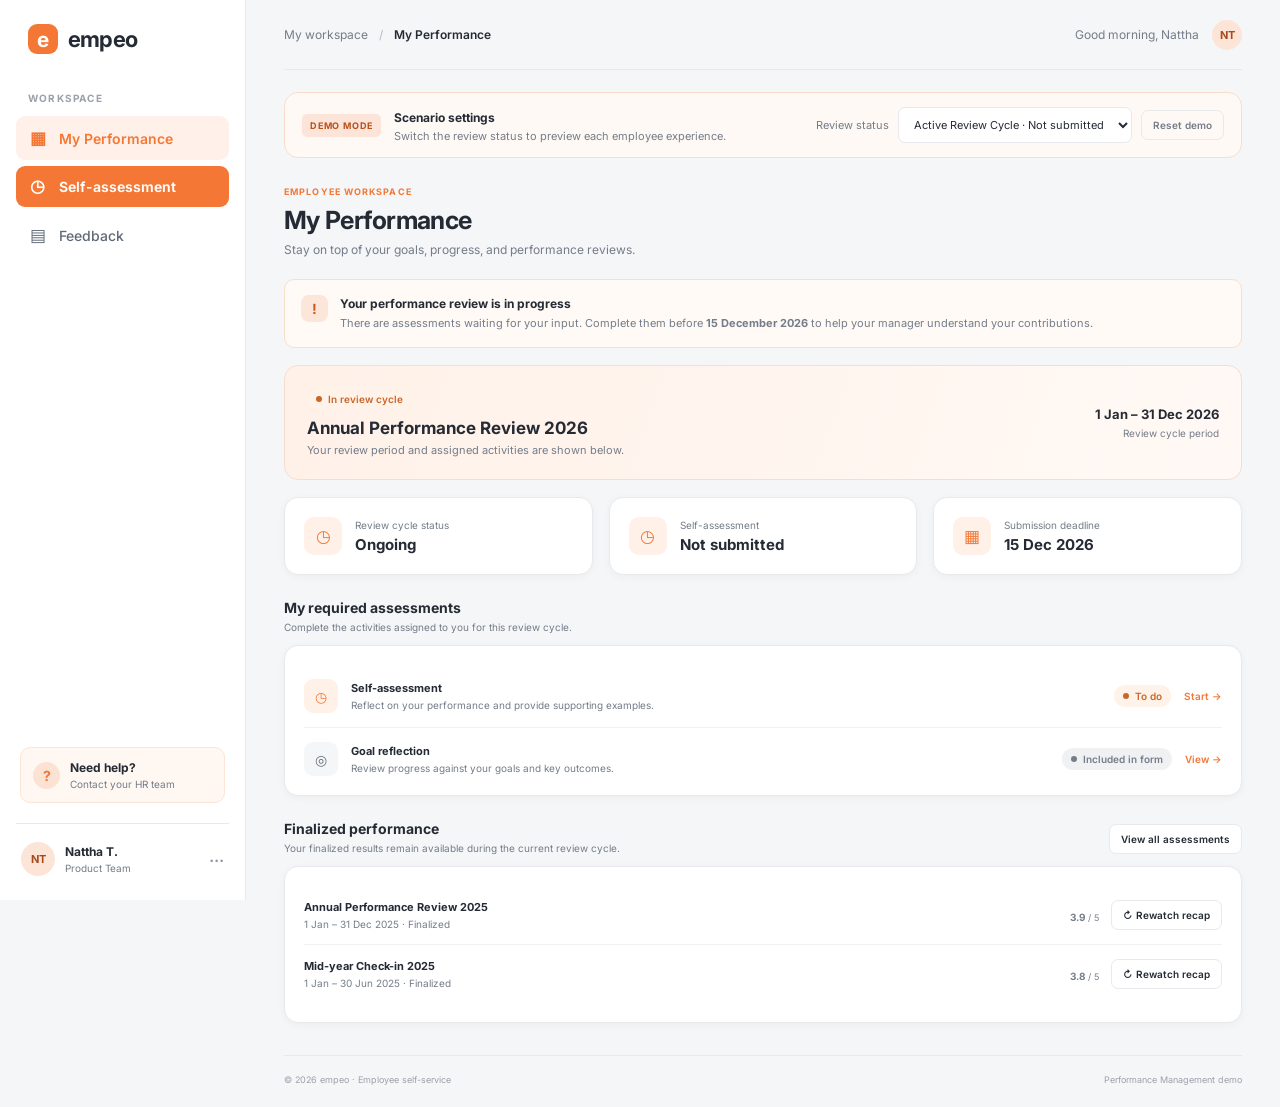
==== commit 3c65e3cc: "Employees" ====
--- a/pages/employee.html
+++ b/pages/employee.html
@@ -126,7 +126,7 @@
 
     <div class="modal-backdrop" id="recapModal" hidden>
       <section
-        class="recap-modal"
+        class="recap-modal recap-story-modal"
         role="dialog"
         aria-modal="true"
         aria-labelledby="recapTitle"
@@ -134,36 +134,89 @@
         <button class="modal-close" id="closeRecap" aria-label="Close recap">
           ×
         </button>
-        <div class="recap-confetti" aria-hidden="true">✦</div>
-        <p class="eyebrow centered">YOUR YEAR IN REVIEW</p>
-        <h2 id="recapTitle">Your 2026 Annual Performance Review Recap</h2>
-        <p class="modal-intro">
-          Take a moment to celebrate your progress and reflect on what you
-          achieved.
-        </p>
-        <div class="recap-score">
-          <strong>4.2<span>/5</span></strong
-          ><small>Overall performance rating</small>
-        </div>
-        <div class="recap-stats">
-          <div><strong>5</strong><span>Achievements</span></div>
-          <div><strong>80%</strong><span>Goals achieved</span></div>
-          <div><strong>3</strong><span>Key strengths</span></div>
-        </div>
-        <div class="recap-highlight">
-          <span class="highlight-icon">✧</span>
-          <div>
-            <strong>A note from your manager</strong>
-            <p>
+        <div
+          class="recap-story-progress"
+          id="recapProgress"
+          aria-label="Recap progress"
+        ></div>
+        <div class="recap-story-scroll" id="recapStory">
+          <section class="recap-slide recap-cover">
+            <span class="recap-kicker">YOUR YEAR IN REVIEW</span>
+            <div class="recap-sparkle">✦</div>
+            <p class="eyebrow centered">PERFORMANCE RECAP</p>
+            <h2 id="recapTitle">Your 2026 Performance Recap</h2>
+            <p class="modal-intro">
+              A look back at the progress, impact, and moments that made this
+              year yours.
+            </p>
+            <div class="recap-score">
+              <strong id="recapRating">4.2<span>/5</span></strong
+              ><small>Overall performance rating</small>
+            </div>
+            <span class="recap-scroll-hint"
+              >Scroll to explore <span>↓</span></span
+            >
+          </section>
+          <section class="recap-slide recap-achievements">
+            <span class="recap-kicker">01 · WHAT YOU ACHIEVED</span>
+            <h2>Small steps.<br />Meaningful impact.</h2>
+            <div class="recap-big-stat">
+              <strong id="recapGoals">80%</strong
+              ><span>of your goals achieved</span>
+            </div>
+            <div class="recap-achievement-list" id="recapAchievementList"></div>
+          </section>
+          <section class="recap-slide recap-feedback">
+            <span class="recap-kicker">02 · WORDS THAT MATTER</span>
+            <h2>Your impact,<br />through their eyes.</h2>
+            <div class="recap-quote-mark">“</div>
+            <blockquote id="recapFeedbackQuote">
               Consistently demonstrated ownership and collaboration throughout
               the review cycle.
+            </blockquote>
+            <p class="recap-feedback-author">— Alex Morgan · Manager</p>
+            <div class="recap-tags">
+              <span>Ownership</span><span>Collaboration</span
+              ><span>Growth mindset</span>
+            </div>
+          </section>
+          <section class="recap-slide recap-next">
+            <span class="recap-kicker">03 · LOOKING AHEAD</span>
+            <h2>Make next year<br />even better.</h2>
+            <p class="modal-intro">
+              A few goals to help you turn this year's learning into next year's
+              progress.
             </p>
-          </div>
+            <div class="recap-next-goals" id="recapNextGoals"></div>
+            <button
+              class="button button-primary button-full"
+              id="viewRecapDetails"
+            >
+              View full performance
+            </button>
+            <button class="text-button" id="dismissRecap">Close recap</button>
+          </section>
         </div>
-        <button class="button button-primary button-full" id="viewRecapDetails">
-          View full performance
+      </section>
+    </div>
+
+    <div class="modal-backdrop" id="performanceDetailModal" hidden>
+      <section
+        class="detail-modal"
+        role="dialog"
+        aria-modal="true"
+        aria-labelledby="performanceDetailTitle"
+      >
+        <button
+          class="modal-close"
+          id="closePerformanceDetail"
+          aria-label="Close details"
+        >
+          ×
         </button>
-        <button class="text-button" id="dismissRecap">Maybe later</button>
+        <p class="eyebrow">PERFORMANCE DETAILS</p>
+        <h2 id="performanceDetailTitle">Overall performance</h2>
+        <div id="performanceDetailContent"></div>
       </section>
     </div>
     <div class="toast" id="toast" role="status" aria-live="polite"></div>
--- a/css/style.css
+++ b/css/style.css
@@ -945,7 +945,7 @@
 }
 .recap-score strong span {
   font-size: 17px;
-  color: #9aa1aa;
+  color: #ffffff;
 }
 .recap-score small {
   font-size: 10px;
@@ -1352,3 +1352,409 @@
   background: #eaf6ef;
   color: var(--color-success);
 }
+
+/* v4 enhancements: current goals, assessment details, and vertical recap */
+.current-goals-card {
+  background: linear-gradient(120deg, #fff 0%, #fff8f3 100%);
+  border: 1px solid #f7d9c8;
+  border-radius: var(--radius-lg);
+  padding: 22px;
+  margin: 18px 0 24px;
+  box-shadow: var(--shadow-card);
+}
+.current-goals-heading {
+  display: flex;
+  align-items: flex-start;
+  justify-content: space-between;
+  gap: 16px;
+  margin-bottom: 16px;
+}
+.current-goals-heading h2 {
+  margin: 5px 0 4px;
+  font-size: 17px;
+}
+.current-goals-heading p {
+  margin: 0;
+  color: var(--color-text-secondary);
+  font-size: 11px;
+}
+.current-goal-row {
+  display: grid;
+  grid-template-columns: minmax(0, 1fr) 44px;
+  gap: 7px 16px;
+  align-items: center;
+  padding: 13px 0;
+  border-top: 1px solid #f0e6e0;
+}
+.current-goal-row strong,
+.current-goal-row span {
+  display: block;
+}
+.current-goal-row strong {
+  font-size: 11px;
+}
+.current-goal-row span {
+  margin-top: 4px;
+  color: var(--color-text-secondary);
+  font-size: 10px;
+}
+.current-goal-row b {
+  text-align: right;
+  color: var(--color-primary);
+  font-size: 13px;
+}
+.current-goal-row .progress-track {
+  grid-column: 1 / -1;
+}
+.assessment-overview {
+  margin: 16px 0;
+}
+.score-overview-card {
+  display: flex;
+  align-items: center;
+  justify-content: space-between;
+  gap: 12px;
+}
+.score-overview-card .metric-value {
+  margin-top: 7px;
+}
+.assessment-form-heading {
+  display: flex;
+  align-items: center;
+  justify-content: space-between;
+  gap: 14px;
+}
+.assessment-form-heading h3 {
+  margin: 0 0 5px;
+}
+.assessment-form-heading p {
+  margin: 0;
+}
+.assessment-form-card [hidden] {
+  display: none !important;
+}
+.feedback-tags {
+  display: flex;
+  flex-wrap: wrap;
+  justify-content: flex-end;
+  gap: 5px;
+}
+.feedback-tag {
+  display: inline-flex;
+  align-items: center;
+  padding: 5px 8px;
+  border-radius: 20px;
+  background: #fff2e9;
+  color: #b95420;
+  font-size: 9px;
+  font-weight: 650;
+}
+.detail-modal {
+  position: relative;
+  width: min(560px, 100%);
+  max-height: 86vh;
+  overflow: auto;
+  padding: 30px;
+  border-radius: 16px;
+  background: #fff;
+  box-shadow: 0 22px 70px rgba(20, 30, 45, 0.22);
+}
+.detail-modal h2 {
+  margin: 5px 0 20px;
+  font-size: 22px;
+}
+.detail-score {
+  color: var(--color-primary);
+  font-size: 42px;
+  line-height: 1.1;
+  font-weight: 750;
+  margin: 8px 0;
+}
+.detail-score small {
+  font-size: 18px;
+  color: var(--color-text-secondary);
+}
+.detail-breakdown {
+  display: grid;
+  gap: 9px;
+  margin-top: 18px;
+}
+.detail-breakdown > div {
+  display: flex;
+  justify-content: space-between;
+  align-items: flex-start;
+  gap: 16px;
+  padding: 13px;
+  border: 1px solid var(--color-border);
+  border-radius: 9px;
+}
+.detail-breakdown strong {
+  font-size: 11px;
+}
+.detail-breakdown span {
+  max-width: 55%;
+  color: var(--color-text-secondary);
+  text-align: right;
+  font-size: 10px;
+  line-height: 1.5;
+}
+.recap-story-modal {
+  width: min(610px, 100%);
+  height: min(820px, 90vh);
+  padding: 0;
+  overflow: hidden;
+  position: relative;
+}
+.recap-story-progress {
+  position: absolute;
+  z-index: 3;
+  top: 15px;
+  left: 20px;
+  right: 62px;
+  display: flex;
+  gap: 5px;
+}
+.recap-story-progress span {
+  height: 4px;
+  flex: 1;
+  border-radius: 5px;
+  background: rgba(255, 255, 255, 0.42);
+}
+.recap-story-progress span.active {
+  background: #fff;
+}
+.recap-story-scroll {
+  height: 100%;
+  overflow-y: auto;
+  scroll-snap-type: y mandatory;
+  scrollbar-width: thin;
+}
+.recap-slide {
+  min-height: 100%;
+  padding: 65px 42px 38px;
+  display: flex;
+  flex-direction: column;
+  justify-content: center;
+  scroll-snap-align: start;
+  position: relative;
+  overflow: hidden;
+}
+.recap-cover {
+  color: #fff;
+  text-align: center;
+  background:
+    radial-gradient(circle at 15% 20%, #ffb36f 0, transparent 32%),
+    linear-gradient(145deg, #f47735, #e94e4e 72%, #b93f78);
+}
+.recap-kicker {
+  font-size: 9px;
+  font-weight: 750;
+  letter-spacing: 1.5px;
+  opacity: 0.8;
+}
+.recap-cover .recap-kicker {
+  margin-bottom: 24px;
+}
+.recap-sparkle {
+  font-size: 45px;
+  margin: 0 auto 15px;
+  color: #ffe6b5;
+}
+.recap-cover .eyebrow {
+  color: rgba(255, 255, 255, 0.8);
+}
+.recap-cover h2,
+.recap-slide h2 {
+  font-size: 30px;
+  line-height: 1.15;
+  margin: 10px 0 13px;
+  letter-spacing: -0.7px;
+}
+.recap-cover .modal-intro {
+  color: rgba(255, 255, 255, 0.85);
+  max-width: 360px;
+  margin: 0 auto;
+}
+.recap-cover .recap-score {
+  margin: 32px auto 20px;
+  background: rgba(255, 255, 255, 0.14);
+  border: 1px solid rgba(255, 255, 255, 0.25);
+  border-radius: 18px;
+  padding: 20px 35px;
+}
+.recap-cover .recap-score strong {
+  color: #fff;
+  font-size: 48px;
+}
+.recap-cover .recap-score small {
+  color: rgba(255, 255, 255, 0.85);
+}
+.recap-scroll-hint {
+  margin-top: auto;
+  font-size: 10px;
+  color: rgba(255, 255, 255, 0.8);
+}
+.recap-scroll-hint span {
+  display: block;
+  font-size: 20px;
+  margin-top: 4px;
+}
+.recap-achievements {
+  background: linear-gradient(145deg, #fff3e8, #ffe0c9);
+  color: #4a3025;
+}
+.recap-achievements h2,
+.recap-feedback h2,
+.recap-next h2 {
+  font-size: 31px;
+}
+.recap-big-stat {
+  display: flex;
+  align-items: baseline;
+  gap: 10px;
+  margin: 18px 0;
+  color: var(--color-primary);
+}
+.recap-big-stat strong {
+  font-size: 54px;
+  letter-spacing: -2px;
+}
+.recap-big-stat span {
+  font-size: 11px;
+  color: #795b4a;
+}
+.recap-achievement-list {
+  display: grid;
+  gap: 12px;
+}
+.recap-achievement {
+  display: flex;
+  gap: 12px;
+  padding: 13px;
+  border-radius: 12px;
+  background: rgba(255, 255, 255, 0.72);
+}
+.recap-achievement > span {
+  color: var(--color-primary);
+  font-size: 12px;
+  font-weight: 800;
+}
+.recap-achievement strong {
+  font-size: 11px;
+}
+.recap-achievement p {
+  color: #795b4a;
+  font-size: 10px;
+  line-height: 1.5;
+  margin: 4px 0 0;
+}
+.recap-feedback {
+  background: linear-gradient(145deg, #e6f5ee, #c9ebdd);
+  color: #1d4436;
+}
+.recap-quote-mark {
+  font-family: Georgia, serif;
+  font-size: 90px;
+  height: 60px;
+  line-height: 1;
+  color: #4b9c7c;
+  margin-top: 20px;
+}
+.recap-feedback blockquote {
+  margin: 0;
+  font-size: 20px;
+  font-weight: 600;
+  line-height: 1.45;
+}
+.recap-feedback-author {
+  font-size: 10px;
+  color: #477563;
+  margin: 17px 0;
+}
+.recap-tags {
+  display: flex;
+  flex-wrap: wrap;
+  gap: 7px;
+  margin-top: 15px;
+}
+.recap-tags span {
+  background: rgba(255, 255, 255, 0.72);
+  padding: 7px 10px;
+  border-radius: 20px;
+  font-size: 9px;
+  font-weight: 650;
+}
+.recap-next {
+  background: linear-gradient(145deg, #f0eafe, #ddd2ff);
+  color: #34265a;
+}
+.recap-next .modal-intro {
+  color: #655a81;
+}
+.recap-next-goals {
+  display: grid;
+  gap: 10px;
+  margin: 20px 0 26px;
+}
+.recap-goal {
+  display: flex;
+  gap: 10px;
+  align-items: center;
+  padding: 13px;
+  background: rgba(255, 255, 255, 0.75);
+  border-radius: 10px;
+  font-size: 11px;
+  font-weight: 600;
+}
+.recap-goal span {
+  color: #8c67d9;
+}
+.recap-next .button {
+  margin-top: auto;
+}
+.recap-next .text-button {
+  margin-top: 10px;
+  color: #655a81;
+}
+@media (max-width: 600px) {
+  .recap-story-modal {
+    width: 100%;
+    height: 92vh;
+    border-radius: 15px;
+  }
+  .recap-slide {
+    padding: 58px 24px 28px;
+  }
+  .recap-cover h2,
+  .recap-slide h2 {
+    font-size: 25px;
+  }
+  .recap-feedback blockquote {
+    font-size: 17px;
+  }
+  .detail-modal {
+    padding: 24px 18px;
+  }
+  .current-goals-card {
+    padding: 16px;
+  }
+  .current-goals-heading {
+    align-items: flex-start;
+  }
+  .history-row-actions {
+    justify-content: flex-start;
+  }
+}
+
+.assessment-inline-detail[hidden] {
+  display: none;
+}
+.assessment-inline-detail {
+  padding: 0 14px 14px;
+}
+.history-entry {
+  border-bottom: 1px solid var(--color-border);
+}
+.history-entry:last-child {
+  border-bottom: 0;
+}
